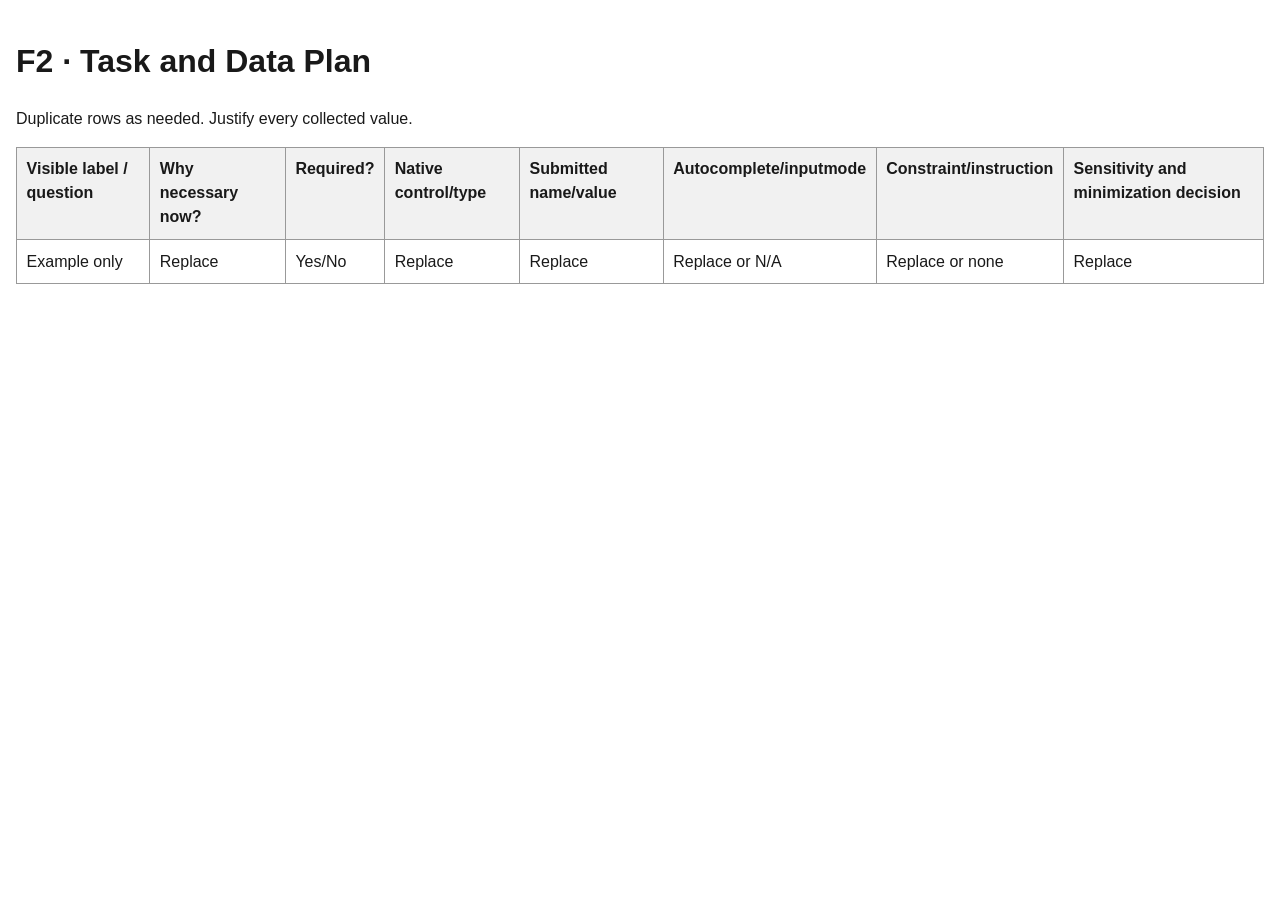
==== field-inventory-template.html @ cab9dbb5 "starter files" ====
<!doctype html>
<html lang="en">
    <head>
        <meta charset="utf-8">
        <meta name="viewport" content="width=device-width,initial-scale=1">
        <title>Field Inventory</title>
        <style>
        body{
            font-family:Arial,sans-serif;
            line-height:1.5;
            max-width:80rem;
            margin:auto;
            padding:1rem;
            color:#191919;
        }
        table{
            width:100%;
            border-collapse:collapse;
        }
        th,td{
            padding:.6rem;
            border:1px solid #999;
            text-align:left;
            vertical-align:top;
        }
        th{
            background:#f1f1f1;
        }
        </style>
        </head>
        <body>
            <h1>F2 · Task and Data Plan</h1>
            <p>Duplicate rows as needed. Justify every collected value.</p>
            <table>
                <thead>
                    <tr>
                        <th>Visible label / question</th>
                        <th>Why necessary now?</th>
                        <th>Required?</th>
                        <th>Native control/type</th>
                        <th>Submitted name/value</th>
                        <th>Autocomplete/inputmode</th>
                        <th>Constraint/instruction</th>
                        <th>Sensitivity and minimization decision</th>
                    </tr>
                </thead>
                <tbody>
                    <tr>
                        <td>Example only</td>
                        <td>Replace</td>
                        <td>Yes/No</td>
                        <td>Replace</td>
                        <td>Replace</td>
                        <td>Replace or N/A</td>
                        <td>Replace or none</td>
                        <td>Replace</td>
                    </tr>
                </tbody>
            </table>
        </body>
        </html>
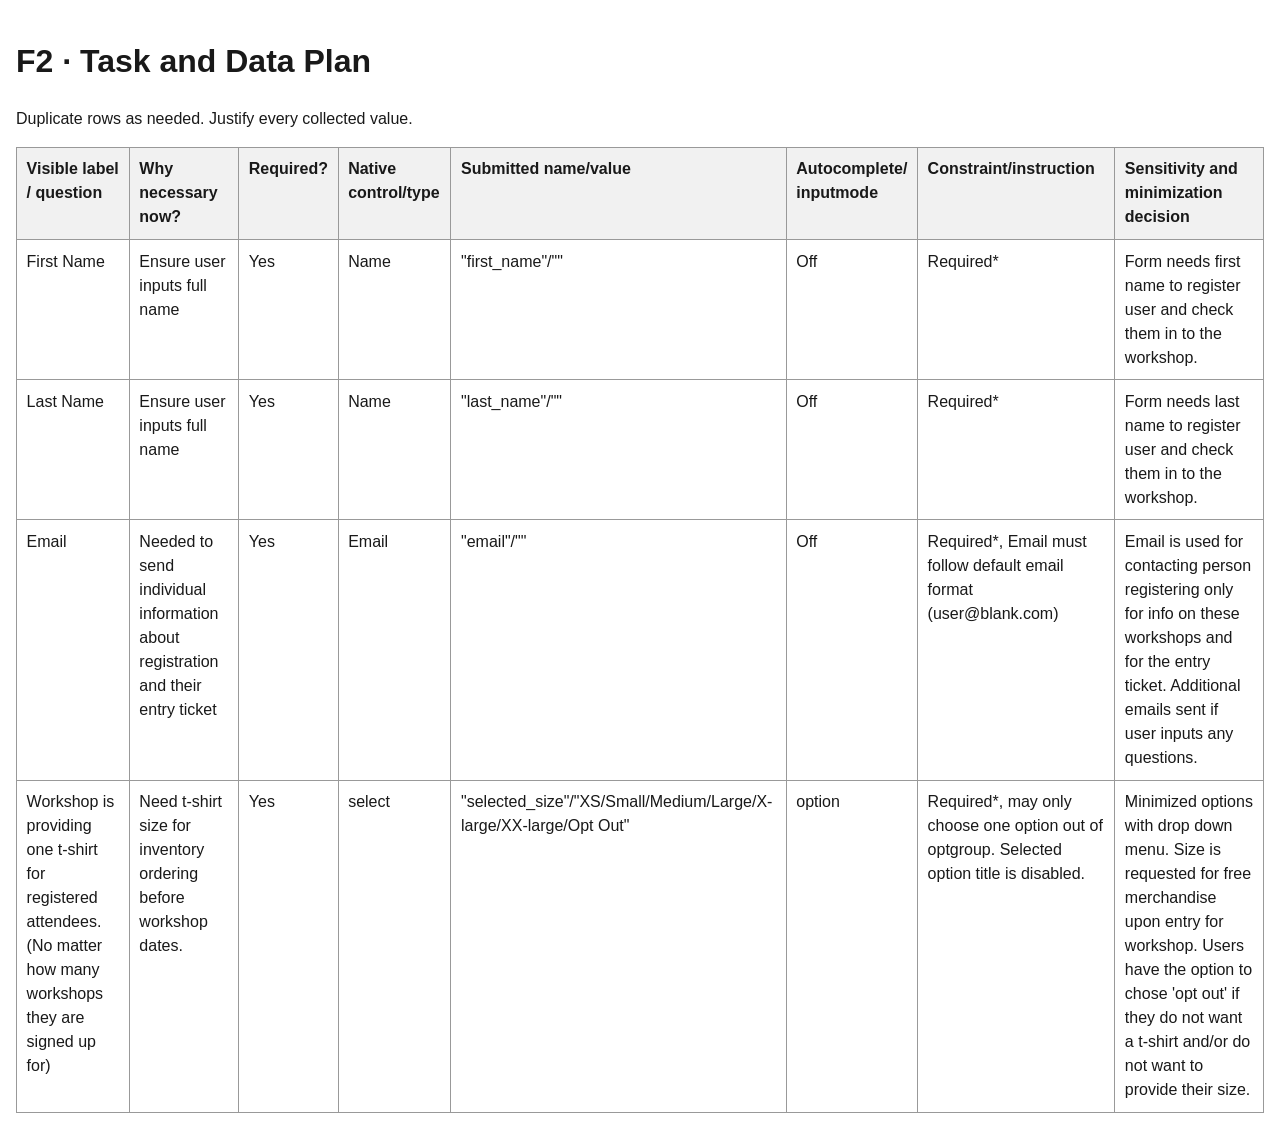
==== commit 6436d20f: "all control values in html. Half of field inventory justification" ====
--- a/field-inventory-template.html
+++ b/field-inventory-template.html
@@ -39,21 +39,51 @@
                         <th>Required?</th>
                         <th>Native control/type</th>
                         <th>Submitted name/value</th>
-                        <th>Autocomplete/inputmode</th>
+                        <th>Autocomplete/<br>inputmode</th>
                         <th>Constraint/instruction</th>
                         <th>Sensitivity and minimization decision</th>
                     </tr>
                 </thead>
                 <tbody>
                     <tr>
-                        <td>Example only</td>
-                        <td>Replace</td>
-                        <td>Yes/No</td>
-                        <td>Replace</td>
-                        <td>Replace</td>
-                        <td>Replace or N/A</td>
-                        <td>Replace or none</td>
-                        <td>Replace</td>
+                        <td>First Name</td>
+                        <td>Ensure user inputs full name</td>
+                        <td>Yes</td>
+                        <td>Name</td>
+                        <td>"first_name"/""</td>
+                        <td>Off</td>
+                        <td>Required*</td>
+                        <td>Form needs first name to register user and check them in to the workshop.</td>
+                    </tr>
+                    <tr>
+                        <td>Last Name</td>
+                        <td>Ensure user inputs full name</td>
+                        <td>Yes</td>
+                        <td>Name</td>
+                        <td>"last_name"/""</td>
+                        <td>Off</td>
+                        <td>Required*</td>
+                        <td>Form needs last name to register user and check them in to the workshop.</td>
+                    </tr>
+                    <tr>
+                        <td>Email</td>
+                        <td>Needed to send individual information about registration and their entry ticket</td>
+                        <td>Yes</td>
+                        <td>Email</td>
+                        <td>"email"/""</td>
+                        <td>Off</td>
+                        <td>Required*, Email must follow default email format (user@blank.com)</td>
+                        <td>Email is used for contacting person registering only for info on these workshops and for the entry ticket. Additional emails sent if user inputs any questions.</td>
+                    </tr>
+                    <tr>
+                        <td>Workshop is providing one t-shirt for registered attendees. (No matter how many workshops they are signed up for)</td>
+                        <td>Need t-shirt size for inventory ordering before workshop dates.</td>
+                        <td>Yes</td>
+                        <td>select</td>
+                        <td>"selected_size"/"XS/Small/Medium/Large/X-large/XX-large/Opt Out"</td>
+                        <td>option</td>
+                        <td>Required*, may only choose one option out of optgroup. Selected option title is disabled.</td>
+                        <td>Minimized options with drop down menu. Size is requested for free merchandise upon entry for workshop. Users have the option to chose 'opt out' if they do not want a t-shirt and/or do not want to provide their size.</td>
                     </tr>
                 </tbody>
             </table>
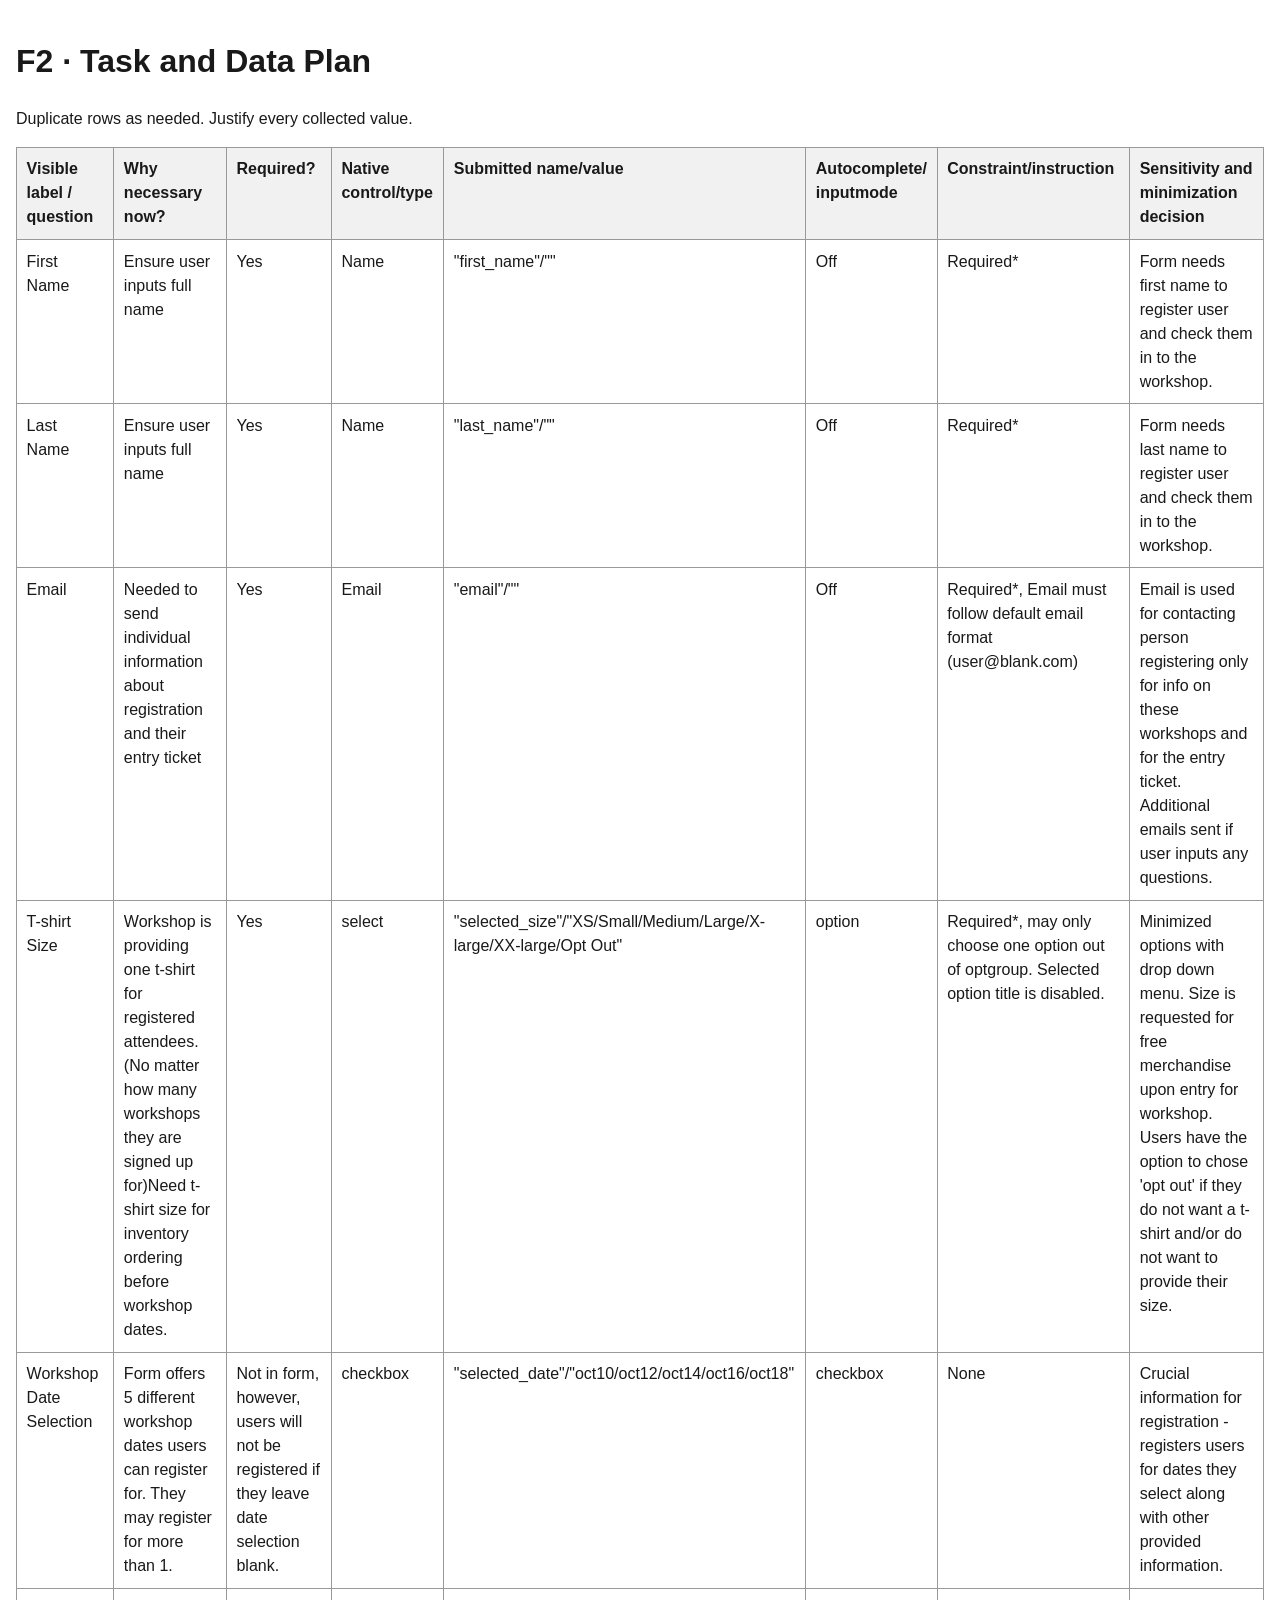
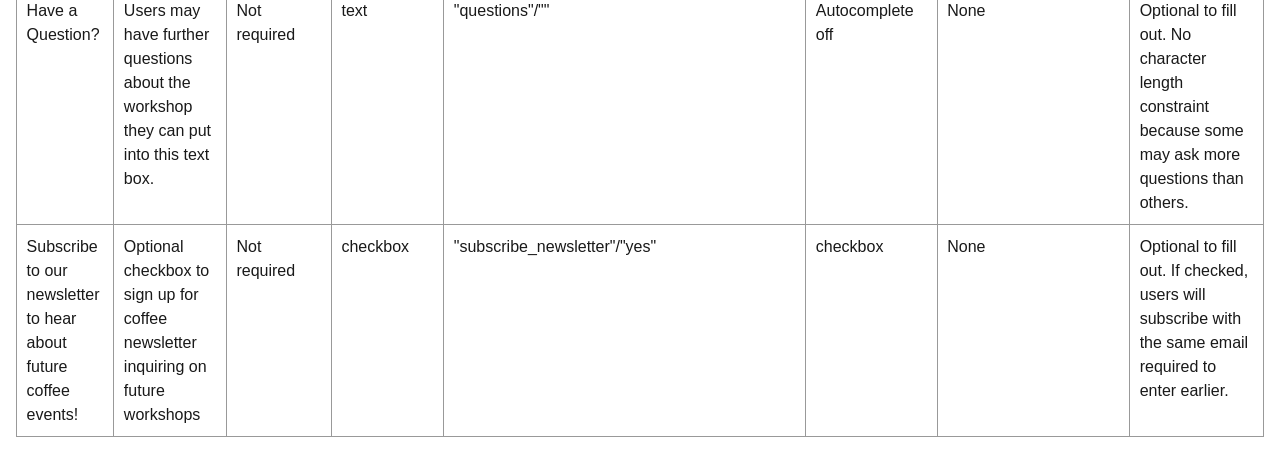
==== commit f6ea68e1: "completed field inventory" ====
--- a/field-inventory-template.html
+++ b/field-inventory-template.html
@@ -76,8 +76,8 @@
                         <td>Email is used for contacting person registering only for info on these workshops and for the entry ticket. Additional emails sent if user inputs any questions.</td>
                     </tr>
                     <tr>
-                        <td>Workshop is providing one t-shirt for registered attendees. (No matter how many workshops they are signed up for)</td>
-                        <td>Need t-shirt size for inventory ordering before workshop dates.</td>
+                        <td>T-shirt Size</td>
+                        <td>Workshop is providing one t-shirt for registered attendees. (No matter how many workshops they are signed up for)Need t-shirt size for inventory ordering before workshop dates.</td>
                         <td>Yes</td>
                         <td>select</td>
                         <td>"selected_size"/"XS/Small/Medium/Large/X-large/XX-large/Opt Out"</td>
@@ -85,6 +85,36 @@
                         <td>Required*, may only choose one option out of optgroup. Selected option title is disabled.</td>
                         <td>Minimized options with drop down menu. Size is requested for free merchandise upon entry for workshop. Users have the option to chose 'opt out' if they do not want a t-shirt and/or do not want to provide their size.</td>
                     </tr>
+                    <tr>
+                        <td>Workshop Date Selection</td>
+                        <td>Form offers 5 different workshop dates users can register for. They may register for more than 1.</td>
+                        <td>Not in form, however, users will not be registered if they leave date selection blank.</td>
+                        <td>checkbox</td>
+                        <td>"selected_date"/"oct10/oct12/oct14/oct16/oct18"</td>
+                        <td>checkbox</td>
+                        <td>None</td>
+                        <td>Crucial information for registration - registers users for dates they select along with other provided information.</td>
+                    </tr>
+                    <tr>
+                        <td>Have a Question?</td>
+                        <td>Users may have further questions about the workshop they can put into this text box.</td>
+                        <td>Not required</td>
+                        <td>text</td>
+                        <td>"questions"/""</td>
+                        <td>Autocomplete off</td>
+                        <td>None</td>
+                        <td>Optional to fill out. No character length constraint because some may ask more questions than others.</td>
+                    </tr>
+                    <tr>
+                        <td>Subscribe to our newsletter to hear about future coffee events!</td>
+                        <td>Optional checkbox to sign up for coffee newsletter inquiring on future workshops</td>
+                        <td>Not required</td>
+                        <td>checkbox</td>
+                        <td>"subscribe_newsletter"/"yes"</td>
+                        <td>checkbox</td>
+                        <td>None</td>
+                        <td>Optional to fill out. If checked, users will subscribe with the same email required to enter earlier.</td>
+                    </tr>
                 </tbody>
             </table>
         </body>
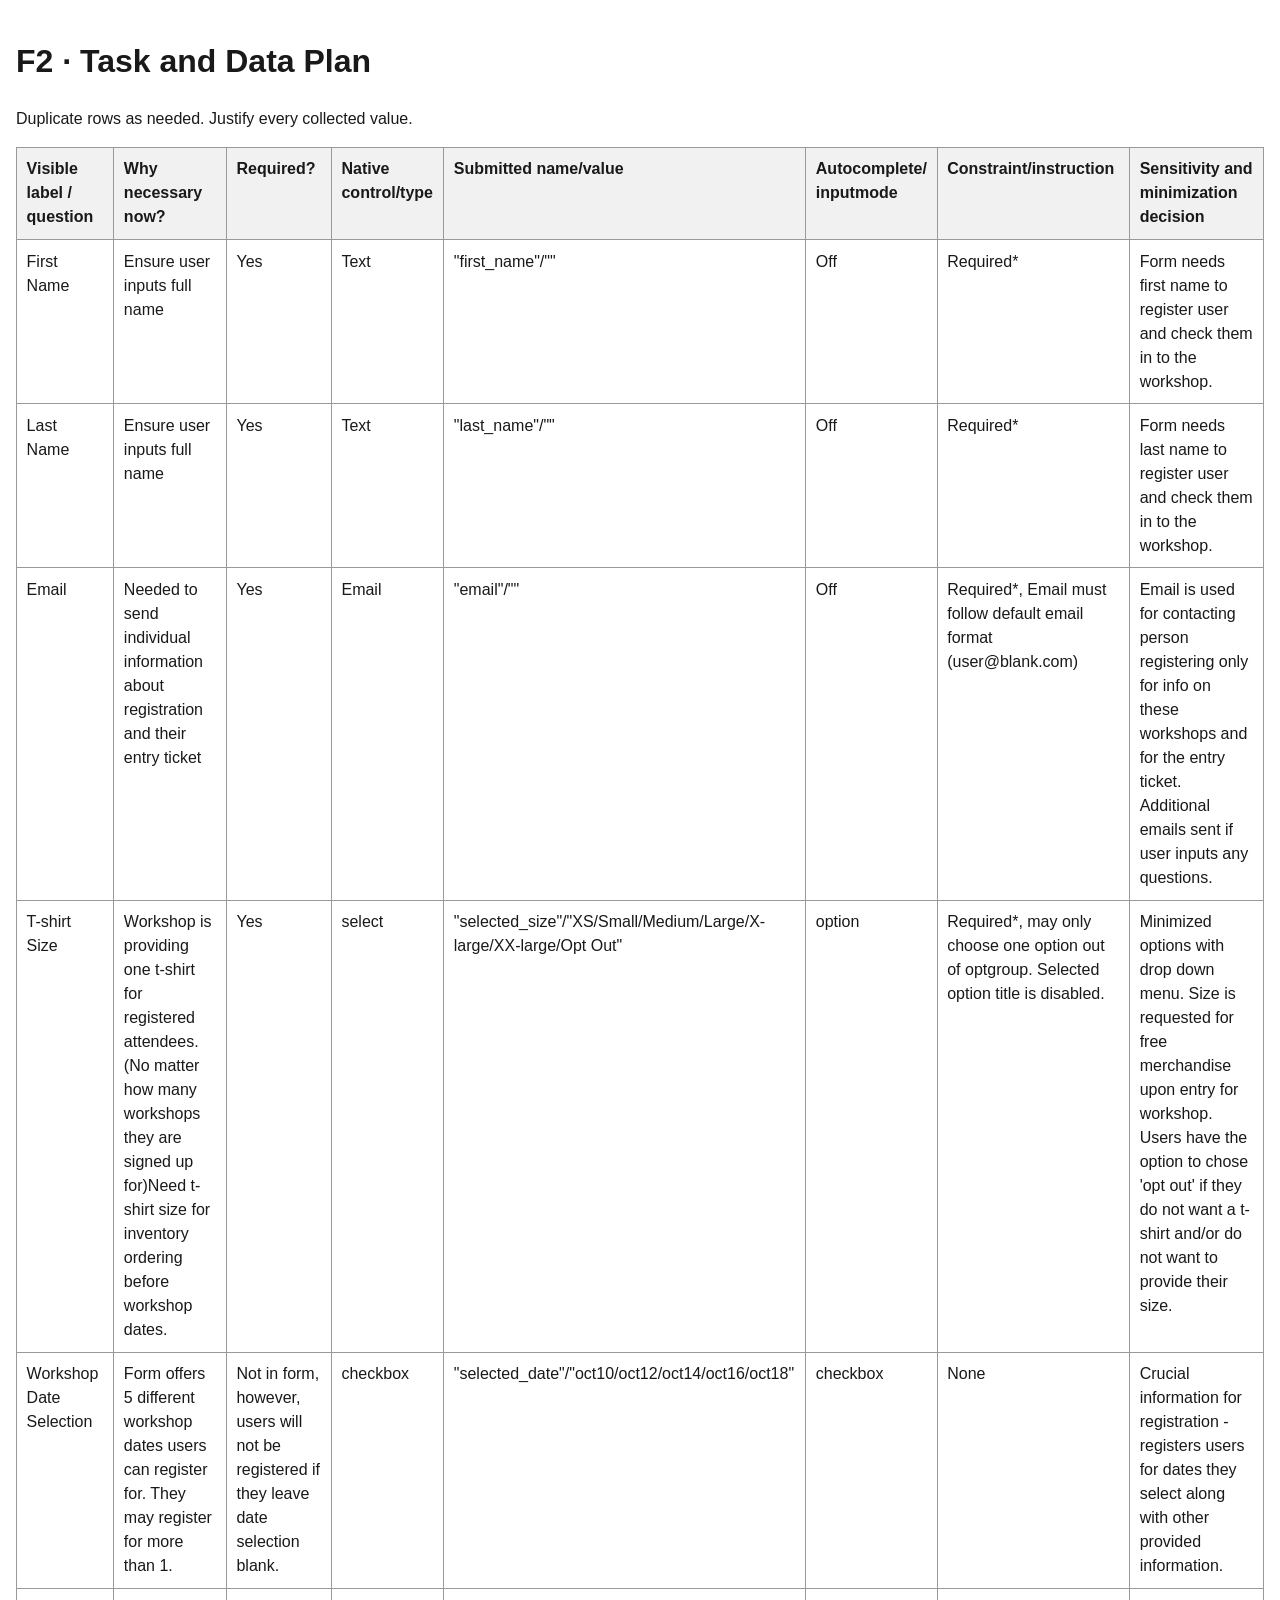
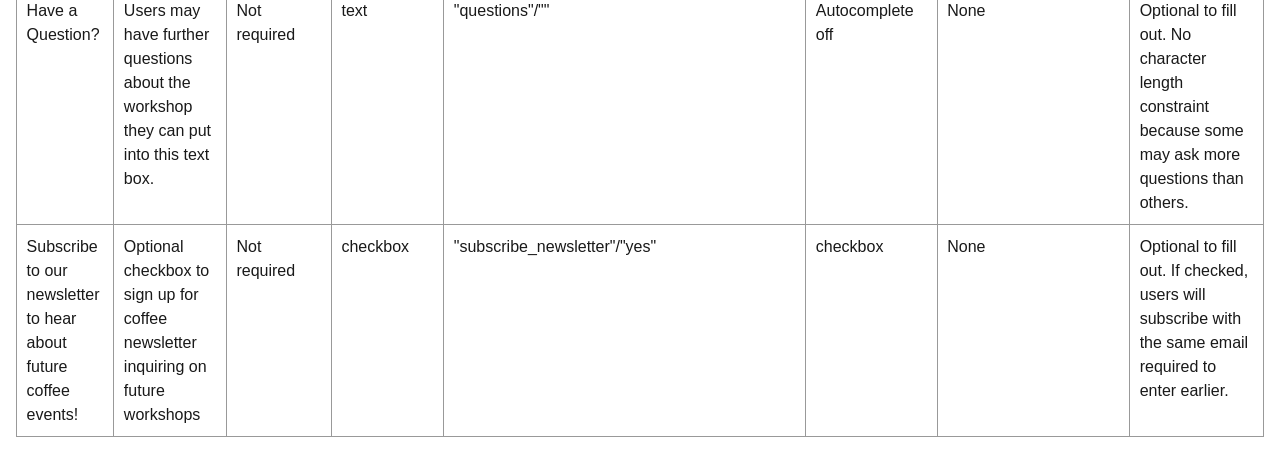
==== commit d639cf0c: "input error styles" ====
--- a/field-inventory-template.html
+++ b/field-inventory-template.html
@@ -49,7 +49,7 @@
                         <td>First Name</td>
                         <td>Ensure user inputs full name</td>
                         <td>Yes</td>
-                        <td>Name</td>
+                        <td>Text</td>
                         <td>"first_name"/""</td>
                         <td>Off</td>
                         <td>Required*</td>
@@ -59,7 +59,7 @@
                         <td>Last Name</td>
                         <td>Ensure user inputs full name</td>
                         <td>Yes</td>
-                        <td>Name</td>
+                        <td>Text</td>
                         <td>"last_name"/""</td>
                         <td>Off</td>
                         <td>Required*</td>
